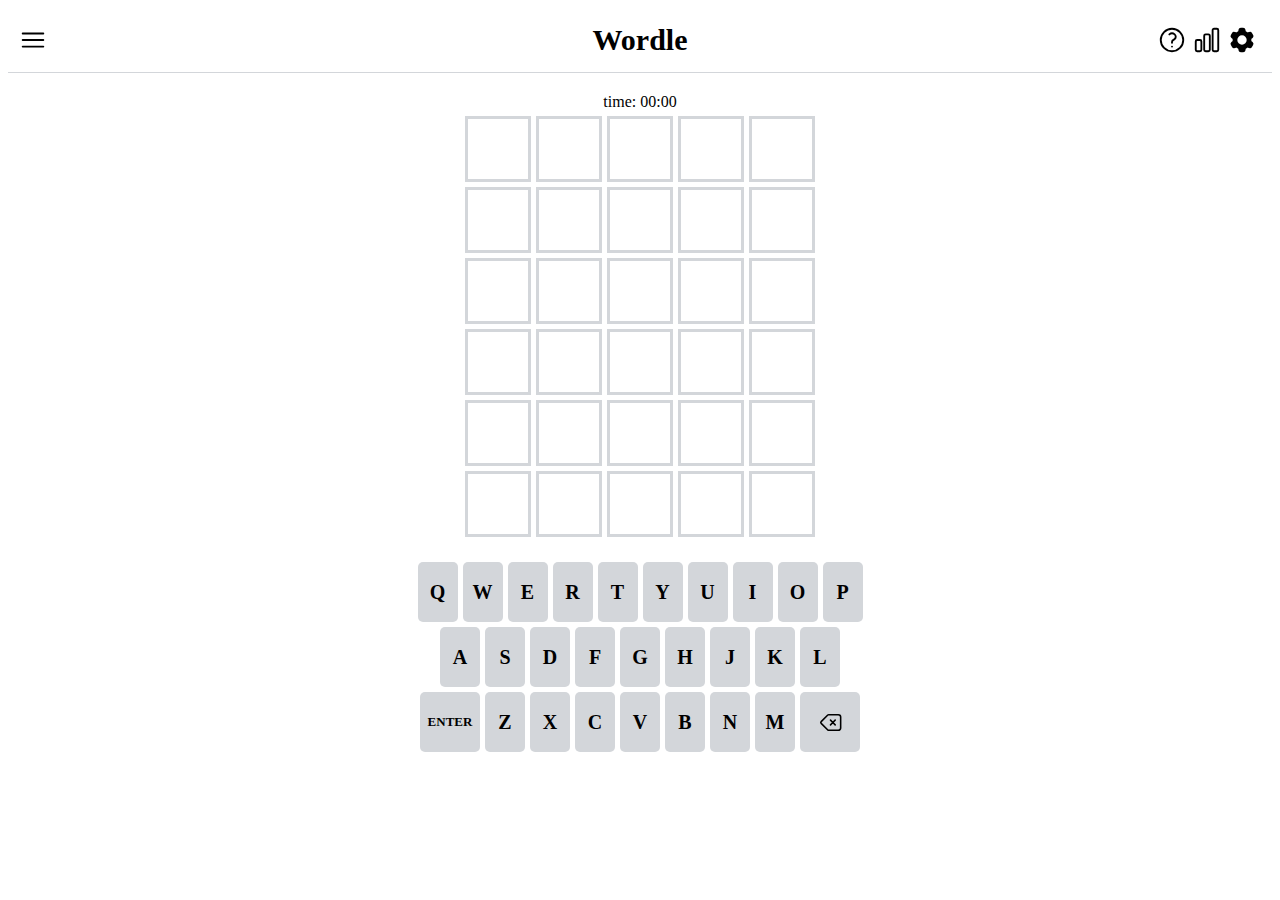
==== index.html @ 1d4a3661 "[워들] html,css구현" ====
<!DOCTYPE html>
<html lang="en">
  <head>
    <meta charset="UTF-8" />
    <meta name="viewport" content="width=device-width, initial-scale=1.0" />
    <title>Wordle!!</title>
    <link rel="stylesheet" href="css/main.css" />
    <link rel="stylesheet" href="css/footer.css" />
    <link rel="stylesheet" href="css/header.css" />
  </head>
  <body>
    <header>
      <div class="appheader">
        <div class="appheader-menu-left">
          <img src="assets/menu.svg" alt="" />
        </div>
        <div class="appheader-title">Wordle</div>
        <div class="appheader-menu-right">
          <img src="assets/questionmark.svg" alt="" />
          <img src="assets/statistics.svg" alt="" />
          <img src="assets/setting.svg" alt="" />
        </div>
      </div>
    </header>
    <main>
      <div id="timer">time: 00:00</div>
      <div class="board-row row-0">
        <div class="board-block" data-index="01"></div>
        <div class="board-block" data-index="02"></div>
        <div class="board-block" data-index="03"></div>
        <div class="board-block" data-index="04"></div>
        <div class="board-block" data-index="05"></div>
      </div>
      <div class="board-row row-1">
        <div class="board-block" data-index="10"></div>
        <div class="board-block" data-index="11"></div>
        <div class="board-block" data-index="12"></div>
        <div class="board-block" data-index="13"></div>
        <div class="board-block" data-index="14"></div>
      </div>
      <div class="board-row row-2">
        <div class="board-block" data-index="20"></div>
        <div class="board-block" data-index="21"></div>
        <div class="board-block" data-index="22"></div>
        <div class="board-block" data-index="23"></div>
        <div class="board-block" data-index="24"></div>
      </div>
      <div class="board-row row-3">
        <div class="board-block" data-index="30"></div>
        <div class="board-block" data-index="31"></div>
        <div class="board-block" data-index="32"></div>
        <div class="board-block" data-index="33"></div>
        <div class="board-block" data-index="34"></div>
      </div>
      <div class="board-row row-4">
        <div class="board-block" data-index="40"></div>
        <div class="board-block" data-index="41"></div>
        <div class="board-block" data-index="42"></div>
        <div class="board-block" data-index="43"></div>
        <div class="board-block" data-index="44"></div>
      </div>
      <div class="board-row row-5">
        <div class="board-block" data-index="50"></div>
        <div class="board-block" data-index="51"></div>
        <div class="board-block" data-index="52"></div>
        <div class="board-block" data-index="53"></div>
        <div class="board-block" data-index="54"></div>
      </div>
    </main>
    <footer>
      <div class="keyboard-row row0">
        <div class="keyboard-block" data-key="Q">Q</div>
        <div class="keyboard-block" data-key="W">W</div>
        <div class="keyboard-block" data-key="E">E</div>
        <div class="keyboard-block" data-key="R">R</div>
        <div class="keyboard-block" data-key="T">T</div>
        <div class="keyboard-block" data-key="Y">Y</div>
        <div class="keyboard-block" data-key="U">U</div>
        <div class="keyboard-block" data-key="I">I</div>
        <div class="keyboard-block" data-key="O">O</div>
        <div class="keyboard-block" data-key="P">P</div>
      </div>
      <div class="keyboard-row row1">
        <div class="keyboard-block" data-key="A">A</div>
        <div class="keyboard-block" data-key="S">S</div>
        <div class="keyboard-block" data-key="D">D</div>
        <div class="keyboard-block" data-key="F">F</div>
        <div class="keyboard-block" data-key="G">G</div>
        <div class="keyboard-block" data-key="H">H</div>
        <div class="keyboard-block" data-key="J">J</div>
        <div class="keyboard-block" data-key="K">K</div>
        <div class="keyboard-block" data-key="L">L</div>
      </div>
      <div class="keyboard-row row2">
        <div class="keyboard-block-enter" data-key="ENTER">ENTER</div>
        <div class="keyboard-block" data-key="Z">Z</div>
        <div class="keyboard-block" data-key="X">X</div>
        <div class="keyboard-block" data-key="C">C</div>
        <div class="keyboard-block" data-key="V">V</div>
        <div class="keyboard-block" data-key="B">B</div>
        <div class="keyboard-block" data-key="N">N</div>
        <div class="keyboard-block" data-key="M">M</div>
        <div class="keyboard-block-backspace" data-key="BACK">
          <img src="assets/backspace.svg" alt="" />
        </div>
      </div>
    </footer>
  </body>
</html>
---- css/main.css ----
main {
  display: flex;
  flex-direction: column;
  justify-content: center;
  align-items: center;
  gap: 5px; /*갭으로 각 간격을 띄울 수 있다.*/
}
.board-row {
  display: flex;
  justify-content: center;
  align-items: center;
  gap: 5px;
}

.board-block {
  display: flex;
  justify-content: center;
  align-items: center;
  border: 3px solid #d3d6da;
  width: 60px;
  height: 60px;
}
---- css/footer.css ----
footer {
  display: flex;
  justify-content: center;
  align-items: center;
  gap: 5px;
  margin-top: 25px;
  flex-direction: column;
}
.keyboard-row {
  display: flex;
  justify-content: center;
  align-items: center;
  gap: 5px;
}

.keyboard-block {
  display: flex;
  justify-content: center;
  align-items: center;
  width: 40px;
  height: 60px;
  background-color: rgb(211, 214, 218);
  border-radius: 5px;
  font-weight: bold;
  font-size: 20px;
}

.keyboard-block-enter {
  display: flex;
  justify-content: center;
  align-items: center;
  width: 60px;
  height: 60px;
  background-color: rgb(211, 214, 218);
  border-radius: 5px;
  font-size: small;
  font-weight: bold;
}

.keyboard-block-backspace {
  display: flex;
  justify-content: center;
  align-items: center;
  width: 60px;
  height: 60px;
  background-color: rgb(211, 214, 218);
  border-radius: 5px;
  font-weight: bold;
}

.keyboard-block-backspace img {
  width: 25px;
}
---- css/header.css ----
header {
  border-bottom: 1px solid rgb(211, 214, 218);
  position: relative;
  padding: 15px 0px 15px 0px;
  margin-bottom: 20px;
}

.appheader {
  display: flex;
  justify-content: center;
  align-items: center;
}
.appheader-menu-left {
  position: absolute;
  left: 10px;
  width: 30px;
  height: 30px;
}

.appheader-title {
  display: flex;
  justify-content: center;
  align-items: center;
  font-size: 30px;
  font-weight: bold;
}

.appheader-menu-right {
  display: flex;
  position: absolute;
  right: 85px;
  width: 30px;
  height: 30px;
}

.appheader-menu-right img {
  margin-right: 5px;
}
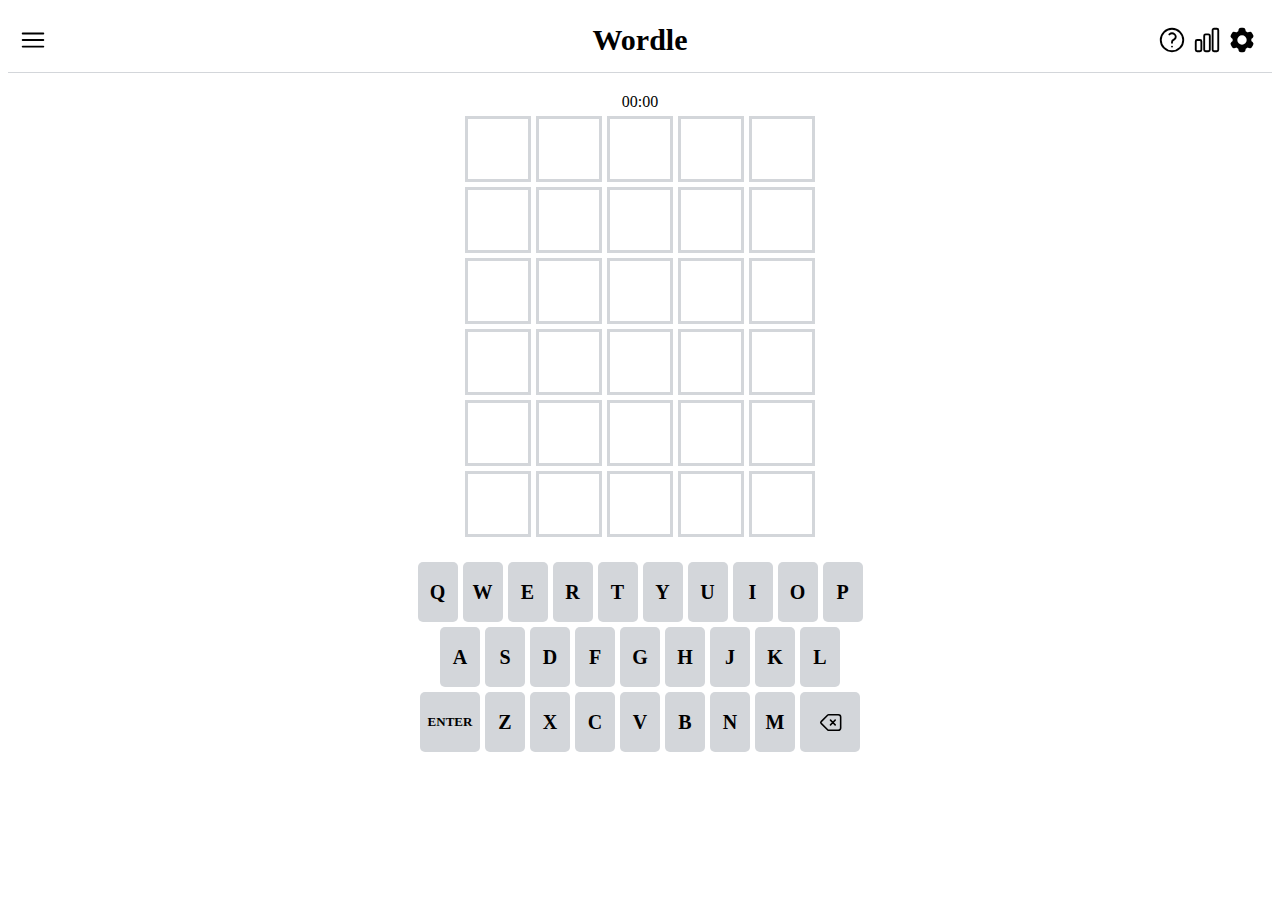
==== commit bbda9cb1: "[워들] javaScript 로직 완성" ====
--- a/index.html
+++ b/index.html
@@ -23,13 +23,13 @@
       </div>
     </header>
     <main>
-      <div id="timer">time: 00:00</div>
+      <div id="timer">00:00</div>
       <div class="board-row row-0">
+        <div class="board-block" data-index="00"></div>
         <div class="board-block" data-index="01"></div>
         <div class="board-block" data-index="02"></div>
         <div class="board-block" data-index="03"></div>
         <div class="board-block" data-index="04"></div>
-        <div class="board-block" data-index="05"></div>
       </div>
       <div class="board-row row-1">
         <div class="board-block" data-index="10"></div>
@@ -105,5 +105,6 @@
         </div>
       </div>
     </footer>
+    <script src="js/index.js"></script>
   </body>
 </html>
--- a/css/main.css
+++ b/css/main.css
@@ -19,4 +19,6 @@
   border: 3px solid #d3d6da;
   width: 60px;
   height: 60px;
+  font-size: 30px;
+  font-weight: bold;
 }
